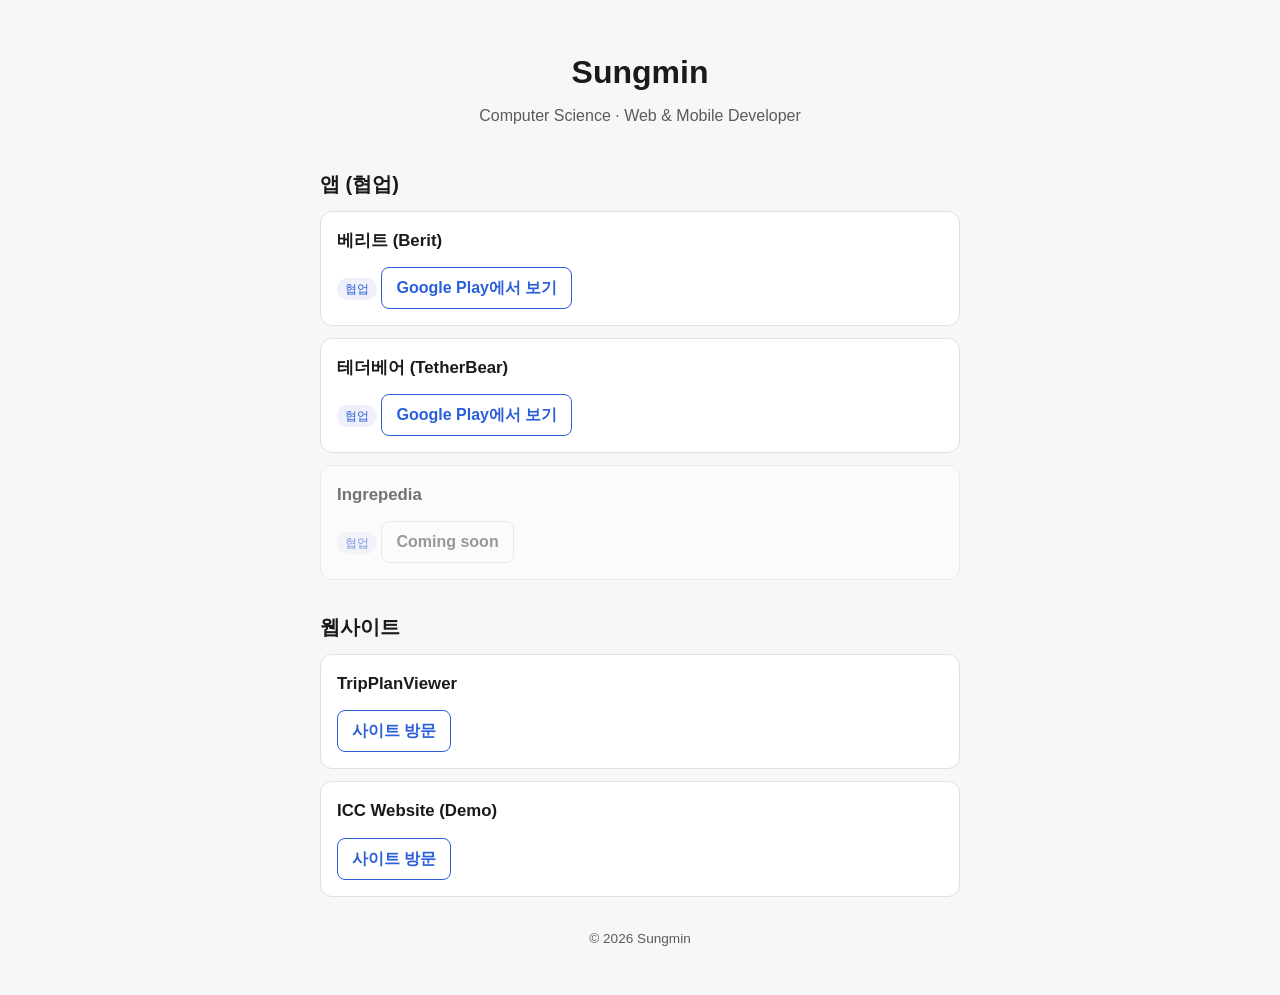
==== index.html @ 42d09e9e "Move site files to repo root for Vercel deployment Co-Authored-By: Claude Sonnet 5 <noreply@anthropi" ====
<!DOCTYPE html>
<html lang="ko">
<head>
<meta charset="UTF-8">
<meta name="viewport" content="width=device-width, initial-scale=1.0">
<title>Sungmin — Computer Science · Web & Mobile Developer</title>
<meta name="description" content="Sungmin's portfolio link hub: Flutter apps and websites built and shipped.">
<meta property="og:title" content="Sungmin — Computer Science · Web & Mobile Developer">
<meta property="og:description" content="Sungmin's portfolio link hub: Flutter apps and websites built and shipped.">
<meta property="og:type" content="website">
<link rel="stylesheet" href="style.css">
</head>
<body>
<header class="header">
  <h1>Sungmin</h1>
  <p class="tagline">Computer Science · Web &amp; Mobile Developer</p>
</header>

<main>
  <section class="section" aria-labelledby="apps-heading">
    <h2 id="apps-heading">앱 (협업)</h2>

    <article class="card">
      <h3 class="card-title">베리트 (Berit)</h3>
      <span class="badge">협업</span>
      <!-- TODO: 한 줄 설명 -->
      <a class="card-link" href="https://play.google.com/store/apps/details?id=com.berit.app&pcampaignid=web_share" target="_blank" rel="noopener noreferrer">Google Play에서 보기</a>
    </article>

    <article class="card">
      <h3 class="card-title">테더베어 (TetherBear)</h3>
      <span class="badge">협업</span>
      <!-- TODO: 한 줄 설명 -->
      <a class="card-link" href="https://play.google.com/store/apps/details?id=com.tetherbearflutter.app&pcampaignid=web_share" target="_blank" rel="noopener noreferrer">Google Play에서 보기</a>
    </article>

    <article class="card card-disabled">
      <h3 class="card-title">Ingrepedia</h3>
      <span class="badge">협업</span>
      <!-- TODO: 한 줄 설명 -->
      <span class="card-link card-link-disabled" aria-disabled="true">Coming soon</span>
    </article>
  </section>

  <section class="section" aria-labelledby="web-heading">
    <h2 id="web-heading">웹사이트</h2>

    <article class="card">
      <h3 class="card-title">TripPlanViewer</h3>
      <!-- TODO: 한 줄 설명 -->
      <a class="card-link" href="https://tripplanviewer.com/" target="_blank" rel="noopener noreferrer">사이트 방문</a>
    </article>

    <article class="card">
      <h3 class="card-title">ICC Website (Demo)</h3>
      <!-- TODO: 한 줄 설명 -->
      <a class="card-link" href="https://icc-website-demo.vercel.app/" target="_blank" rel="noopener noreferrer">사이트 방문</a>
    </article>
  </section>
</main>

<footer class="footer">
  <p>&copy; 2026 Sungmin</p>
</footer>
</body>
</html>
---- style.css ----
:root {
  --bg: #f7f7f8;
  --fg: #1a1a1a;
  --muted: #5a5a5f;
  --card-bg: #ffffff;
  --border: #e0e0e2;
  --accent: #2b5fd9;
  --badge-bg: #eef1fb;
}

@media (prefers-color-scheme: dark) {
  :root {
    --bg: #121214;
    --fg: #f0f0f2;
    --muted: #aaaaad;
    --card-bg: #1c1c1f;
    --border: #303034;
    --accent: #7aa2ff;
    --badge-bg: #232336;
  }
}

* {
  box-sizing: border-box;
}

body {
  margin: 0;
  padding: 0 16px 32px;
  background: var(--bg);
  color: var(--fg);
  font-family: -apple-system, BlinkMacSystemFont, "Segoe UI", Roboto, "Helvetica Neue", Arial, "Apple SD Gothic Neo", "Malgun Gothic", sans-serif;
  line-height: 1.5;
}

.header {
  max-width: 640px;
  margin: 0 auto;
  padding: 48px 0 24px;
  text-align: center;
}

.header h1 {
  margin: 0 0 8px;
  font-size: 2rem;
}

.tagline {
  margin: 0;
  color: var(--muted);
  font-size: 1rem;
}

main {
  max-width: 640px;
  margin: 0 auto;
}

.section {
  margin-bottom: 32px;
}

.section h2 {
  font-size: 1.25rem;
  margin-bottom: 12px;
}

.card {
  background: var(--card-bg);
  border: 1px solid var(--border);
  border-radius: 12px;
  padding: 16px;
  margin-bottom: 12px;
}

.card-disabled {
  opacity: 0.6;
}

.card-title {
  margin: 0 0 6px;
  font-size: 1.05rem;
}

.badge {
  display: inline-block;
  background: var(--badge-bg);
  color: var(--accent);
  font-size: 0.75rem;
  padding: 2px 8px;
  border-radius: 999px;
  margin-bottom: 8px;
}

.card-link {
  display: inline-block;
  margin-top: 8px;
  color: var(--accent);
  font-weight: 600;
  text-decoration: none;
  border: 1px solid var(--accent);
  border-radius: 8px;
  padding: 8px 14px;
}

.card-link:hover {
  text-decoration: underline;
}

.card-link-disabled {
  color: var(--muted);
  border-color: var(--border);
  cursor: default;
}

.footer {
  max-width: 640px;
  margin: 24px auto 0;
  text-align: center;
  color: var(--muted);
  font-size: 0.85rem;
}
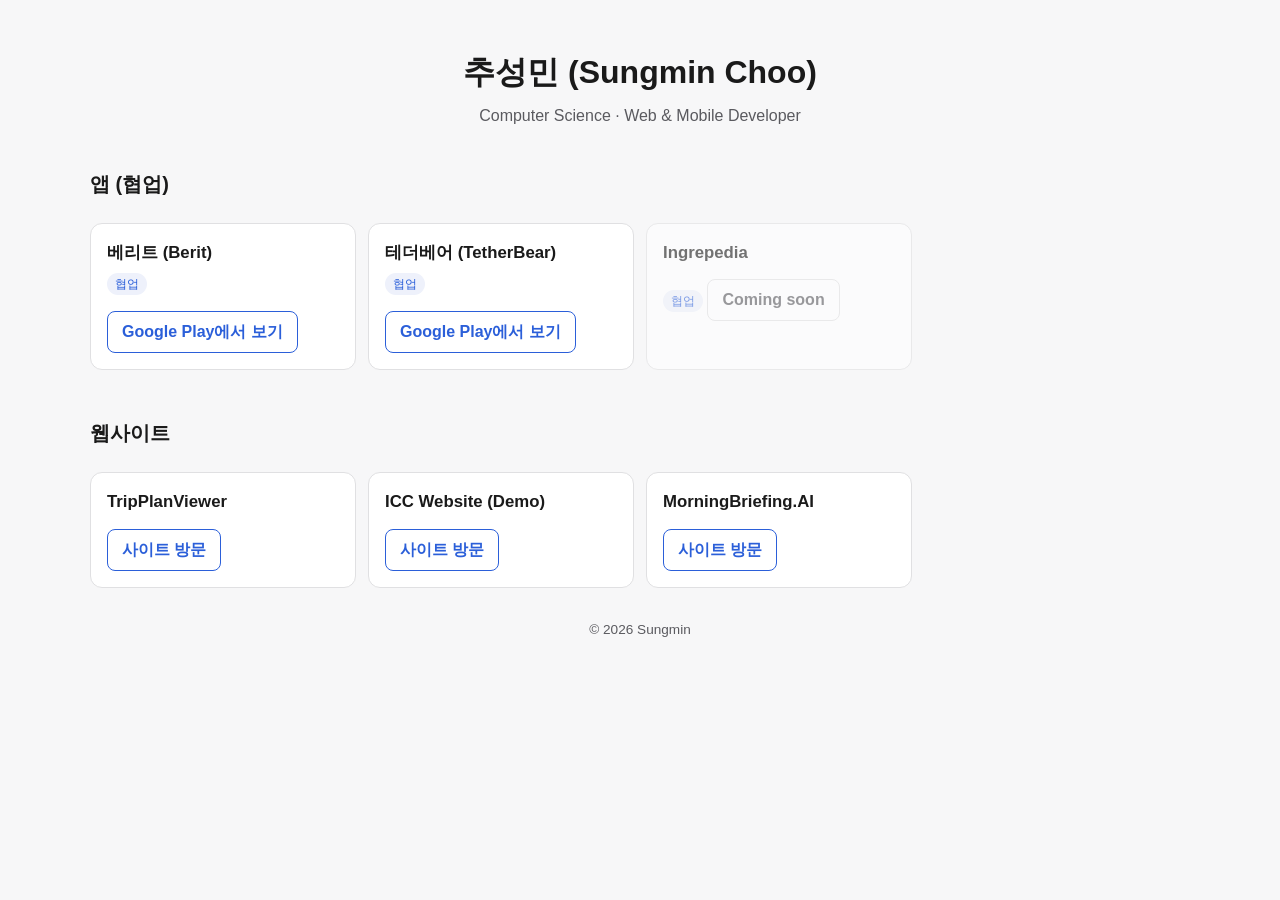
==== commit 22ea432c: "Add MorningBriefing.AI, set name, 4-column card grid Co-Authored-By: Claude Sonnet 5.5 <noreply@anth" ====
--- a/index.html
+++ b/index.html
@@ -12,7 +12,7 @@
 </head>
 <body>
 <header class="header">
-  <h1>Sungmin</h1>
+  <h1>추성민 (Sungmin Choo)</h1>
   <p class="tagline">Computer Science · Web &amp; Mobile Developer</p>
 </header>
 
@@ -56,6 +56,12 @@
       <!-- TODO: 한 줄 설명 -->
       <a class="card-link" href="https://icc-website-demo.vercel.app/" target="_blank" rel="noopener noreferrer">사이트 방문</a>
     </article>
+
+    <article class="card">
+      <h3 class="card-title">MorningBriefing.AI</h3>
+      <!-- TODO: 한 줄 설명 -->
+      <a class="card-link" href="https://morningbriefing.dksalstn0621.workers.dev/" target="_blank" rel="noopener noreferrer">사이트 방문</a>
+    </article>
   </section>
 </main>
 
--- a/style.css
+++ b/style.css
@@ -52,8 +52,26 @@
 }
 
 main {
-  max-width: 640px;
+  max-width: 1100px;
   margin: 0 auto;
+}
+
+.section {
+  display: grid;
+  grid-template-columns: repeat(4, 1fr);
+  gap: 12px;
+}
+
+.section h2 {
+  grid-column: 1 / -1;
+}
+
+@media (max-width: 900px) {
+  .section { grid-template-columns: repeat(2, 1fr); }
+}
+
+@media (max-width: 520px) {
+  .section { grid-template-columns: 1fr; }
 }
 
 .section {
@@ -70,7 +88,6 @@
   border: 1px solid var(--border);
   border-radius: 12px;
   padding: 16px;
-  margin-bottom: 12px;
 }
 
 .card-disabled {
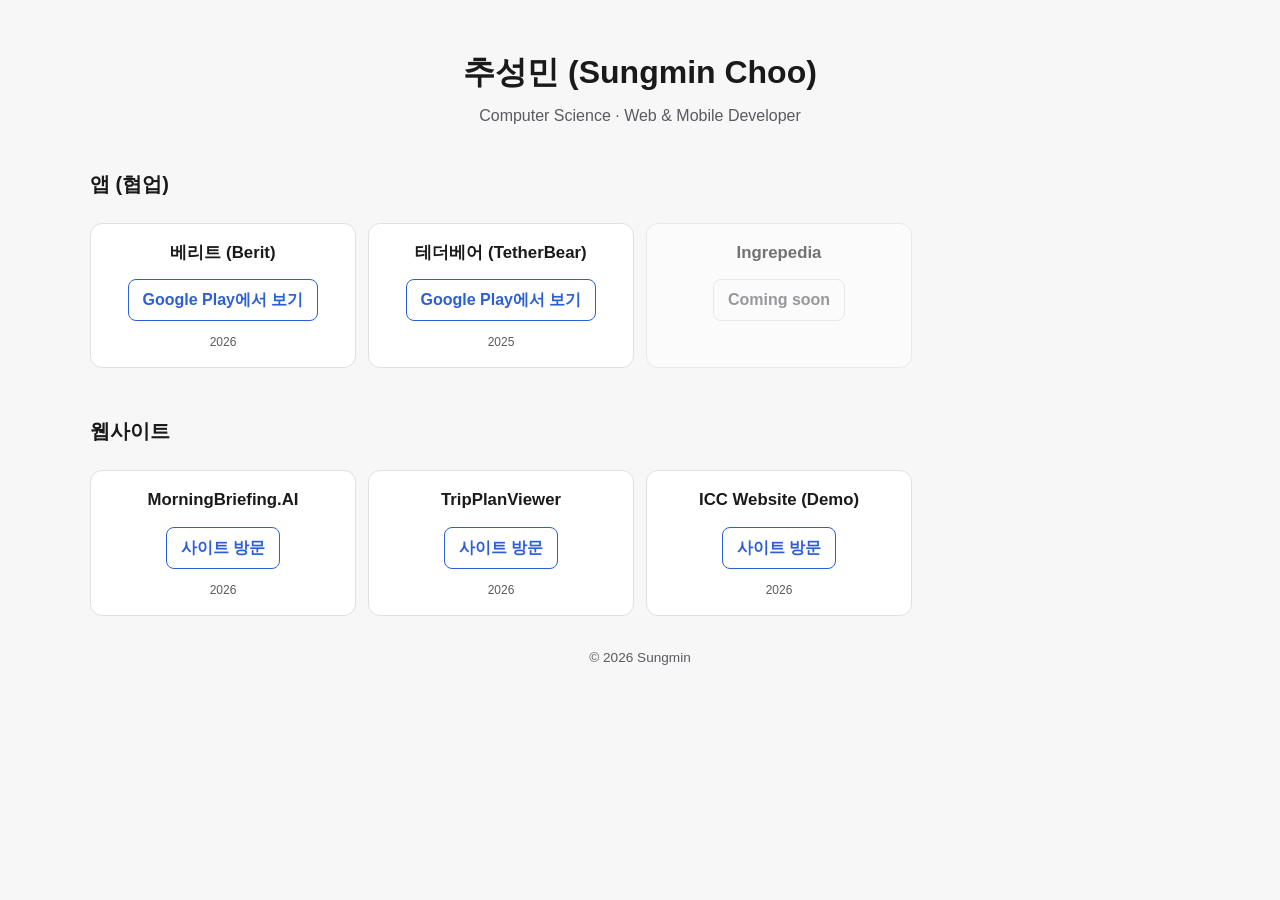
==== commit 23aa4247: "Order by year, add year labels, center cards, drop collab badge Co-Authored-By: Claude Sonnet 5.5 <n" ====
--- a/index.html
+++ b/index.html
@@ -22,21 +22,20 @@
 
     <article class="card">
       <h3 class="card-title">베리트 (Berit)</h3>
-      <span class="badge">협업</span>
       <!-- TODO: 한 줄 설명 -->
       <a class="card-link" href="https://play.google.com/store/apps/details?id=com.berit.app&pcampaignid=web_share" target="_blank" rel="noopener noreferrer">Google Play에서 보기</a>
+      <p class="card-year">2026</p>
     </article>
 
     <article class="card">
       <h3 class="card-title">테더베어 (TetherBear)</h3>
-      <span class="badge">협업</span>
       <!-- TODO: 한 줄 설명 -->
       <a class="card-link" href="https://play.google.com/store/apps/details?id=com.tetherbearflutter.app&pcampaignid=web_share" target="_blank" rel="noopener noreferrer">Google Play에서 보기</a>
+      <p class="card-year">2025</p>
     </article>
 
     <article class="card card-disabled">
       <h3 class="card-title">Ingrepedia</h3>
-      <span class="badge">협업</span>
       <!-- TODO: 한 줄 설명 -->
       <span class="card-link card-link-disabled" aria-disabled="true">Coming soon</span>
     </article>
@@ -46,22 +45,26 @@
     <h2 id="web-heading">웹사이트</h2>
 
     <article class="card">
+      <h3 class="card-title">MorningBriefing.AI</h3>
+      <!-- TODO: 한 줄 설명 -->
+      <a class="card-link" href="https://morningbriefing.dksalstn0621.workers.dev/" target="_blank" rel="noopener noreferrer">사이트 방문</a>
+      <p class="card-year">2026</p>
+    </article>
+
+    <article class="card">
       <h3 class="card-title">TripPlanViewer</h3>
       <!-- TODO: 한 줄 설명 -->
       <a class="card-link" href="https://tripplanviewer.com/" target="_blank" rel="noopener noreferrer">사이트 방문</a>
+      <p class="card-year">2026</p>
     </article>
 
     <article class="card">
       <h3 class="card-title">ICC Website (Demo)</h3>
       <!-- TODO: 한 줄 설명 -->
       <a class="card-link" href="https://icc-website-demo.vercel.app/" target="_blank" rel="noopener noreferrer">사이트 방문</a>
+      <p class="card-year">2026</p>
     </article>
 
-    <article class="card">
-      <h3 class="card-title">MorningBriefing.AI</h3>
-      <!-- TODO: 한 줄 설명 -->
-      <a class="card-link" href="https://morningbriefing.dksalstn0621.workers.dev/" target="_blank" rel="noopener noreferrer">사이트 방문</a>
-    </article>
   </section>
 </main>
 
--- a/style.css
+++ b/style.css
@@ -88,6 +88,17 @@
   border: 1px solid var(--border);
   border-radius: 12px;
   padding: 16px;
+  display: flex;
+  flex-direction: column;
+  align-items: center;
+  text-align: center;
+}
+
+.card-year {
+  margin: auto 0 0;
+  padding-top: 12px;
+  color: var(--muted);
+  font-size: 0.75rem;
 }
 
 .card-disabled {
@@ -97,16 +108,6 @@
 .card-title {
   margin: 0 0 6px;
   font-size: 1.05rem;
-}
-
-.badge {
-  display: inline-block;
-  background: var(--badge-bg);
-  color: var(--accent);
-  font-size: 0.75rem;
-  padding: 2px 8px;
-  border-radius: 999px;
-  margin-bottom: 8px;
 }
 
 .card-link {
